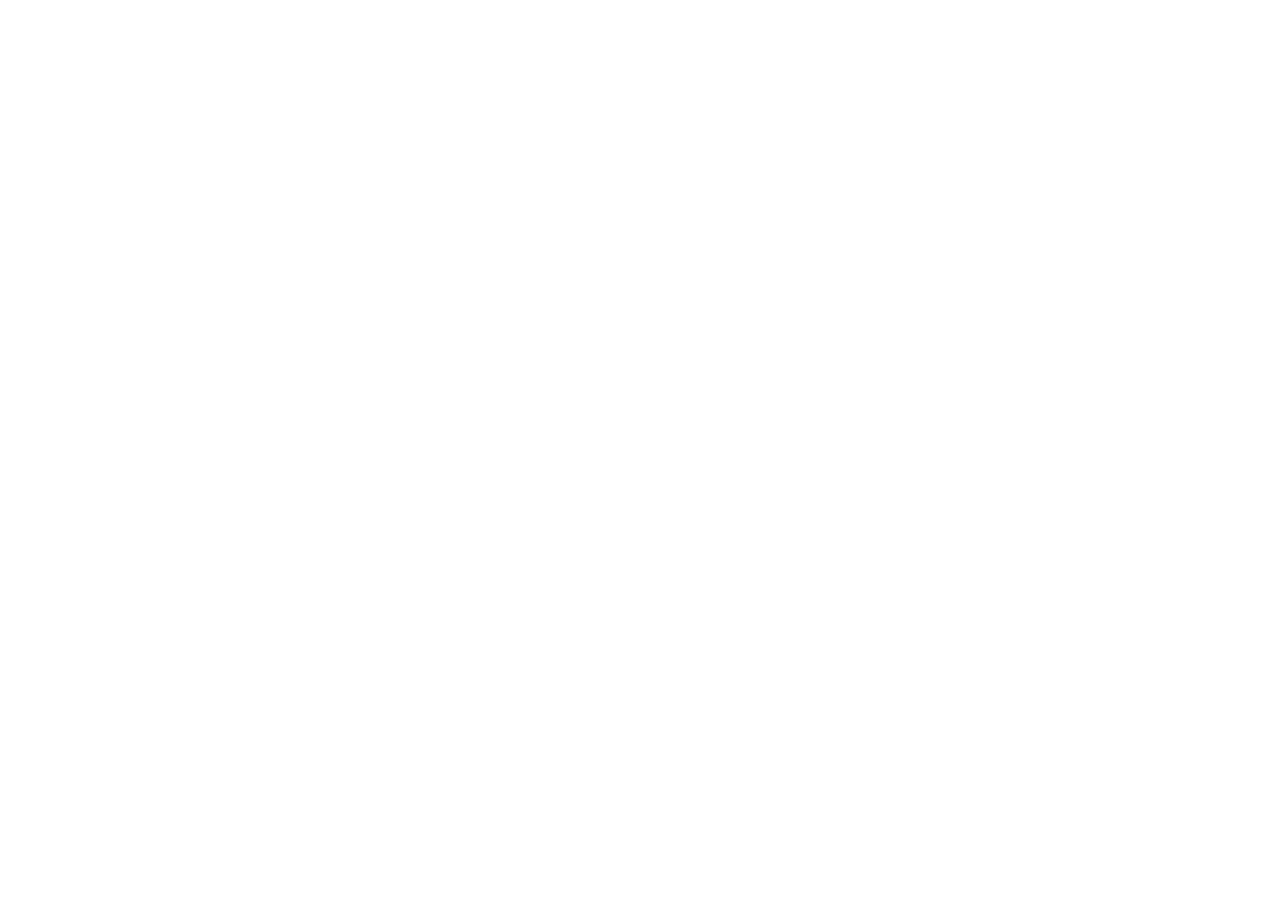
==== index.html @ b3ab6809 "first commit" ====
<!doctype html>
<html class="no-js" lang="">
    <head>
        <meta charset="utf-8">
        <meta http-equiv="x-ua-compatible" content="ie=edge">
        <title>Unplugged</title>
        <meta name="description" content="">
        <meta name="viewport" content="width=device-width, initial-scale=1">

        <link rel="manifest" href="site.webmanifest">
        <link rel="apple-touch-icon" href="icon.png">
        <!-- Place favicon.ico in the root directory -->

        <link rel="stylesheet" href="css/normalize.css">
        <link rel="stylesheet" href="css/style.css">
        <link rel="stylesheet" href="https://use.fontawesome.com/releases/v5.5.0/css/all.css" integrity="sha384-B4dIYHKNBt8Bc12p+WXckhzcICo0wtJAoU8YZTY5qE0Id1GSseTk6S+L3BlXeVIU" crossorigin="anonymous">
        <link href="https://fonts.googleapis.com/css?family=Open+Sans|Poppins:500&display=swap" rel="stylesheet">
    </head>
    <body>
        <!--[if lte IE 9]>
            <p class="browserupgrade">You are using an <strong>outdated</strong> browser. Please <a href="https://browsehappy.com/">upgrade your browser</a> to improve your experience and security.</p>
        <![endif]-->
        <header>

        </header>
        <main>

        </main>
        <footer>

        </footer>

        <!-- Add your site or application content here -->
        <script src="js/vendor/modernizr-3.5.0.min.js"></script>
        <script src="https://code.jquery.com/jquery-3.2.1.min.js" integrity="sha256-hwg4gsxgFZhOsEEamdOYGBf13FyQuiTwlAQgxVSNgt4=" crossorigin="anonymous"></script>
        <script>window.jQuery || document.write('<script src="js/vendor/jquery-3.2.1.min.js"><\/script>')</script>
        <script src="js/plugins.js"></script>
        <script src="js/main.js"></script>

        <!-- Google Analytics: change UA-XXXXX-Y to be your site's ID. -->
        <script>
            window.ga=function(){ga.q.push(arguments)};ga.q=[];ga.l=+new Date;
            ga('create','UA-XXXXX-Y','auto');ga('send','pageview')
        </script>
        <script src="https://www.google-analytics.com/analytics.js" async defer></script>
    </body>
</html>
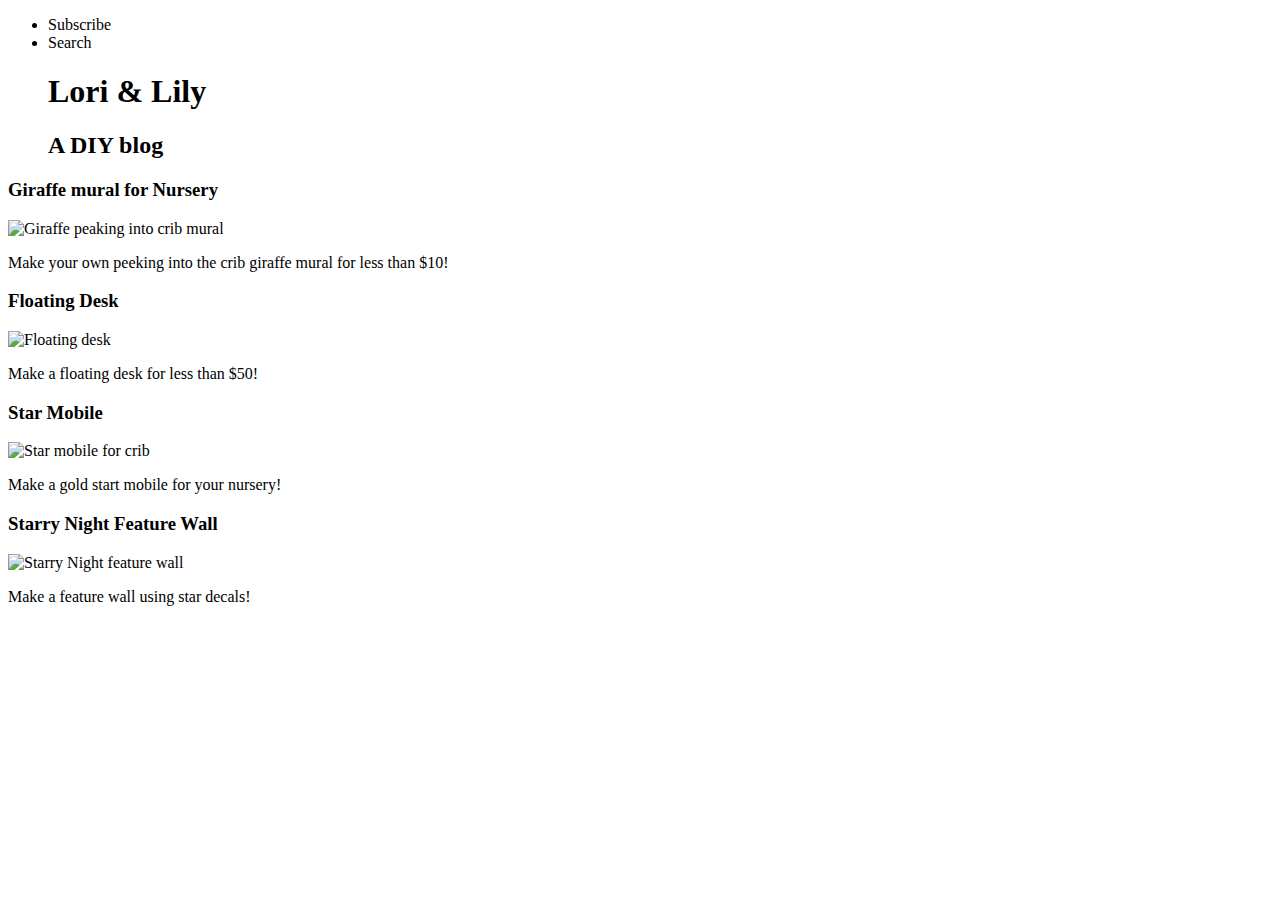
==== commit 8e771a59: "feat: Add html from main blog page" ====
--- a/index.html
+++ b/index.html
@@ -21,13 +21,50 @@
             <p class="browserupgrade">You are using an <strong>outdated</strong> browser. Please <a href="https://browsehappy.com/">upgrade your browser</a> to improve your experience and security.</p>
         <![endif]-->
         <header>
-
+          <ul>
+            <li>Subscribe</li>
+            <li>Search</li>
+            <h1>Lori & Lily</h1>
+            <h2>A DIY blog</h2>
+          </ul>
         </header>
         <main>
-
+          <section class="blog-posts">
+            <div>
+              <h3>Giraffe mural for Nursery</h3>
+              <img src="giraffe.jpg" alt="Giraffe peaking into crib mural">
+              <p>Make your own peeking into the crib giraffe mural for less than $10!</p>
+            </div>
+            <div>
+              <h3>Floating Desk</h3>
+              <img src="deskl.jpg" alt="Floating desk">
+              <p>Make a floating desk for less than $50!</p>
+            </div>
+            <div>
+              <h3>Star Mobile</h3>
+              <img src="star-wall.jpg" alt="Star mobile for crib">
+              <p>Make a gold start mobile for your nursery!</p>
+            </div>
+            <div>
+              <h3>Starry Night Feature Wall</h3>
+              <img src="star-mobile.jpg" alt="Starry Night feature wall">
+              <p>Make a feature wall using star decals!</p>
+            </div>
+          </section>
         </main>
         <footer>
-
+          <span class="fa-stack fa-lg">
+            <i class="fa fa-circle fa-stack-2x"></i>
+            <i class="fab fa-facebook-f fa-stack-1x"></i>
+          </span>
+          <span class="icon fa-stack fa-lg">
+            <i class="fas fa-circle fa-stack-2x"></i>
+            <i class="fab fa-twitter fa-stack-1x"></i>
+          </span>
+          <span class="fa-stack fa-lg">
+            <i class="fas fa-circle fa-stack-2x"></i>
+            <i class="fab fa-instagram fa-stack-1x"></i>
+          </span>
         </footer>
 
         <!-- Add your site or application content here -->
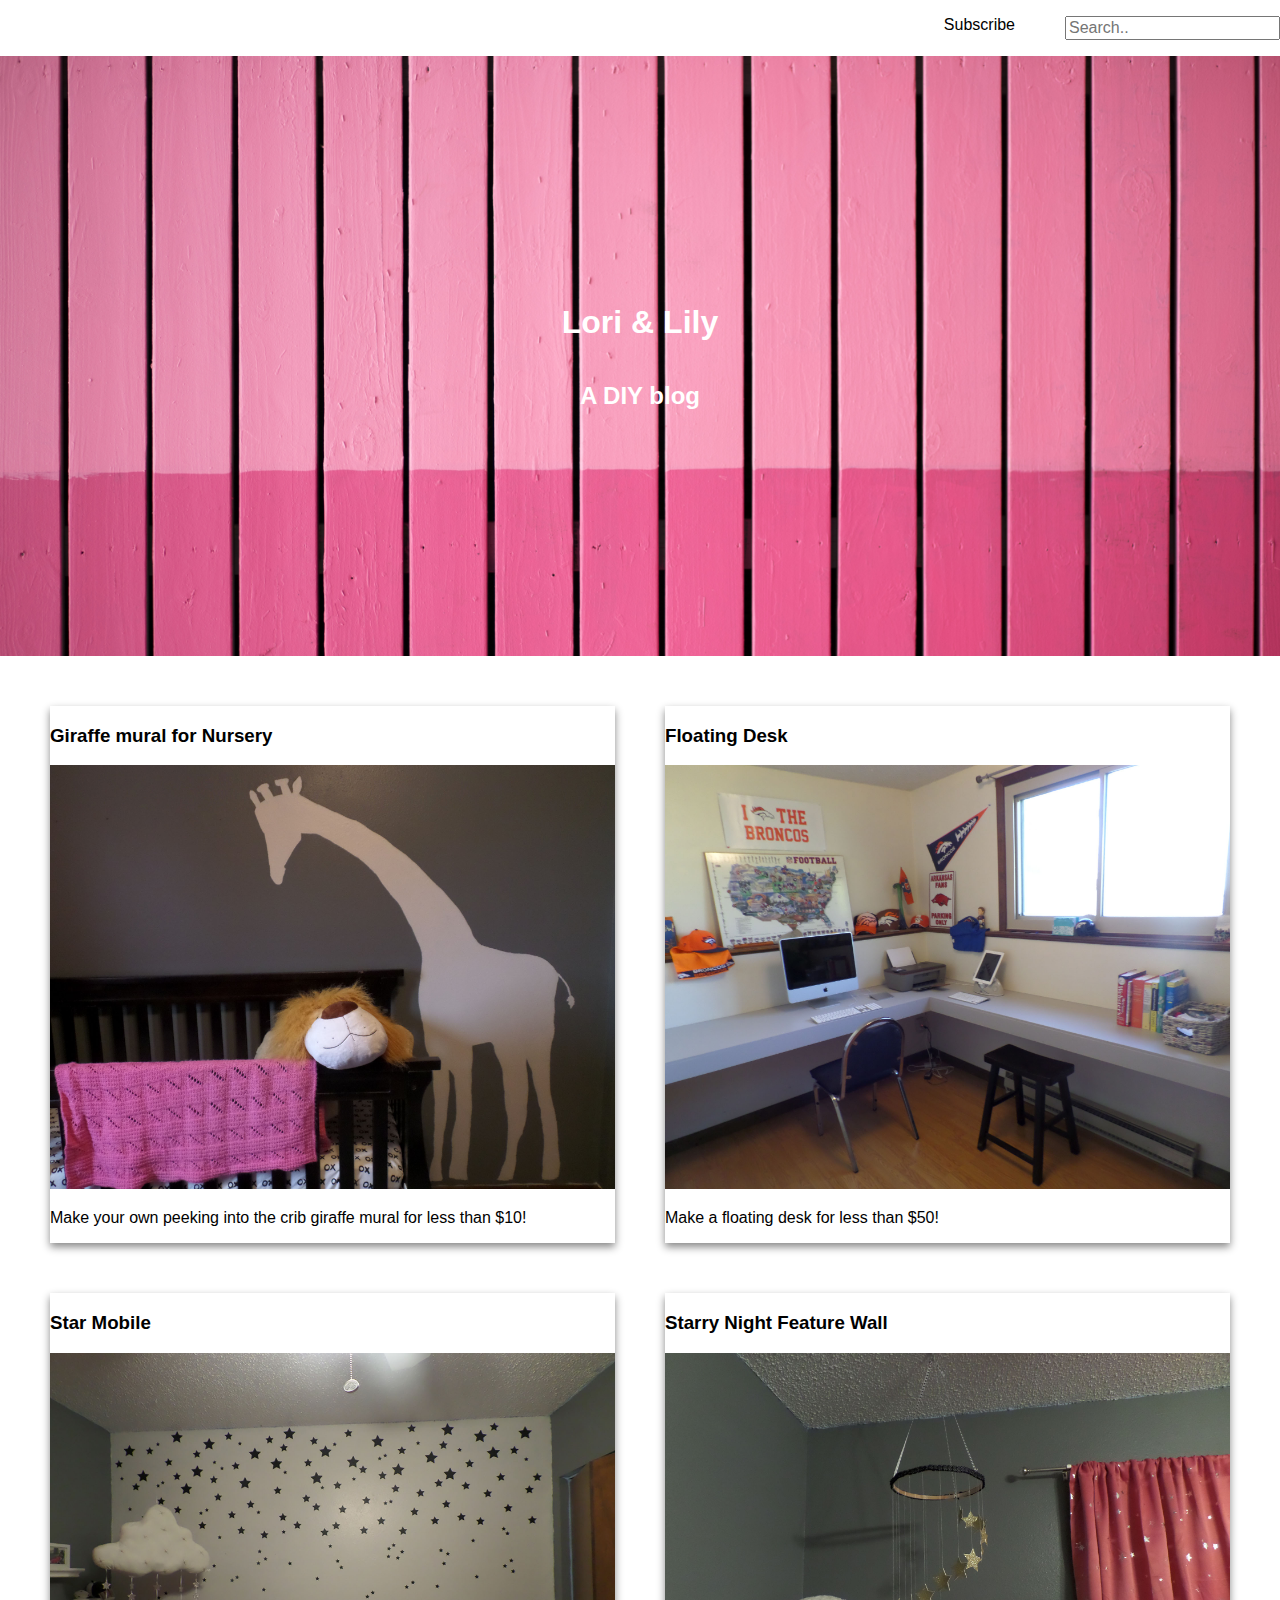
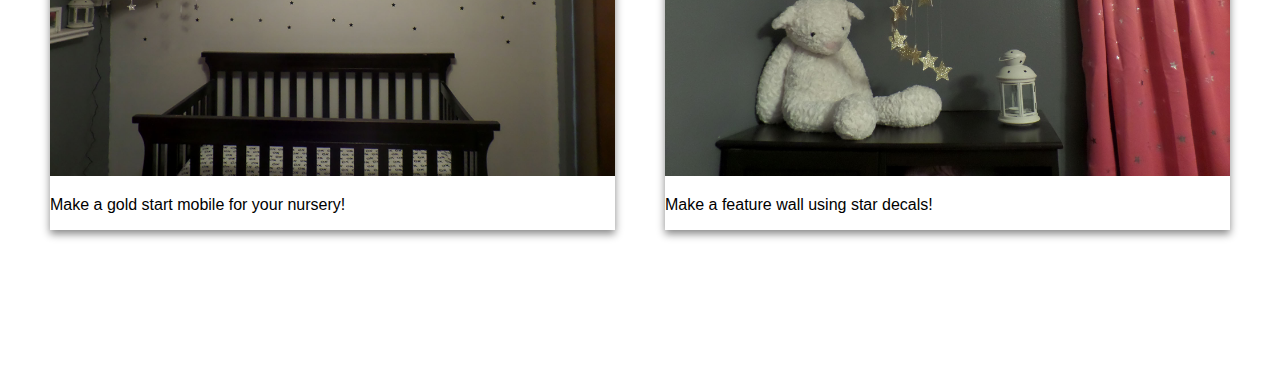
==== commit db271e83: "feat:style blog page cards, footer and add grid layout" ====
--- a/index.html
+++ b/index.html
@@ -3,56 +3,49 @@
     <head>
         <meta charset="utf-8">
         <meta http-equiv="x-ua-compatible" content="ie=edge">
-        <title>Unplugged</title>
+        <title>Lori and Lily</title>
         <meta name="description" content="">
         <meta name="viewport" content="width=device-width, initial-scale=1">
-
-        <link rel="manifest" href="site.webmanifest">
-        <link rel="apple-touch-icon" href="icon.png">
-        <!-- Place favicon.ico in the root directory -->
-
         <link rel="stylesheet" href="css/normalize.css">
         <link rel="stylesheet" href="css/style.css">
         <link rel="stylesheet" href="https://use.fontawesome.com/releases/v5.5.0/css/all.css" integrity="sha384-B4dIYHKNBt8Bc12p+WXckhzcICo0wtJAoU8YZTY5qE0Id1GSseTk6S+L3BlXeVIU" crossorigin="anonymous">
         <link href="https://fonts.googleapis.com/css?family=Open+Sans|Poppins:500&display=swap" rel="stylesheet">
     </head>
     <body>
-        <!--[if lte IE 9]>
-            <p class="browserupgrade">You are using an <strong>outdated</strong> browser. Please <a href="https://browsehappy.com/">upgrade your browser</a> to improve your experience and security.</p>
-        <![endif]-->
-        <header>
-          <ul>
+        <header class="header">
+          <ul class="navigation">
             <li>Subscribe</li>
-            <li>Search</li>
+            <input type="text" placeholder="Search..">
+            <i class="fas fa-search"></i>
+          </ul>
+          <section class="title">
             <h1>Lori & Lily</h1>
             <h2>A DIY blog</h2>
-          </ul>
+          </section>
         </header>
-        <main>
-          <section class="blog-posts">
-            <div>
+        <main class="main">
+            <div class="card">
               <h3>Giraffe mural for Nursery</h3>
-              <img src="giraffe.jpg" alt="Giraffe peaking into crib mural">
+              <img src="img/giraffe.jpg" alt="Giraffe peaking into crib mural">
               <p>Make your own peeking into the crib giraffe mural for less than $10!</p>
             </div>
-            <div>
+            <div class="card">
               <h3>Floating Desk</h3>
-              <img src="deskl.jpg" alt="Floating desk">
+              <img src="img/desk.jpg" alt="Floating desk">
               <p>Make a floating desk for less than $50!</p>
             </div>
-            <div>
+            <div class="card">
               <h3>Star Mobile</h3>
-              <img src="star-wall.jpg" alt="Star mobile for crib">
+              <img src="img/star-wall.jpg" alt="Star mobile for crib">
               <p>Make a gold start mobile for your nursery!</p>
             </div>
-            <div>
+            <div class="card">
               <h3>Starry Night Feature Wall</h3>
-              <img src="star-mobile.jpg" alt="Starry Night feature wall">
+              <img src="img/star-mobile.jpg" alt="Starry Night feature wall">
               <p>Make a feature wall using star decals!</p>
             </div>
-          </section>
         </main>
-        <footer>
+        <footer class="footer">
           <span class="fa-stack fa-lg">
             <i class="fa fa-circle fa-stack-2x"></i>
             <i class="fab fa-facebook-f fa-stack-1x"></i>
@@ -66,19 +59,5 @@
             <i class="fab fa-instagram fa-stack-1x"></i>
           </span>
         </footer>
-
-        <!-- Add your site or application content here -->
-        <script src="js/vendor/modernizr-3.5.0.min.js"></script>
-        <script src="https://code.jquery.com/jquery-3.2.1.min.js" integrity="sha256-hwg4gsxgFZhOsEEamdOYGBf13FyQuiTwlAQgxVSNgt4=" crossorigin="anonymous"></script>
-        <script>window.jQuery || document.write('<script src="js/vendor/jquery-3.2.1.min.js"><\/script>')</script>
-        <script src="js/plugins.js"></script>
-        <script src="js/main.js"></script>
-
-        <!-- Google Analytics: change UA-XXXXX-Y to be your site's ID. -->
-        <script>
-            window.ga=function(){ga.q.push(arguments)};ga.q=[];ga.l=+new Date;
-            ga('create','UA-XXXXX-Y','auto');ga('send','pageview')
-        </script>
-        <script src="https://www.google-analytics.com/analytics.js" async defer></script>
     </body>
 </html>
--- a/css/style.css
+++ b/css/style.css
@@ -0,0 +1,45 @@
+@import "blog-cards.css";
+
+/*navigation bar*/
+.navigation {
+  list-style: none;
+  display: flex;
+  justify-content: flex-end;
+}
+
+.navigation li {
+  padding-right: 50px;
+}
+
+/*title box*/
+.title {
+  display: flex;
+  align-items: center;
+  justify-content: center;
+  flex-direction: column;
+  background-image: url(../img/background.jpg);
+  color: white;
+  height: 600px;
+  background-size: cover;
+  padding-top: 0;
+}
+
+/*blog post cards*/
+.main {
+  display: grid;
+  grid-template-columns: 1fr 1fr;
+  padding: 50px;
+  grid-gap: 50px;
+}
+
+/*footer*/
+.fa-circle {
+  color: #e46594;
+}
+
+.footer {
+  height: 100px;
+  display: flex;
+  justify-content: center;
+  align-items: center;
+}
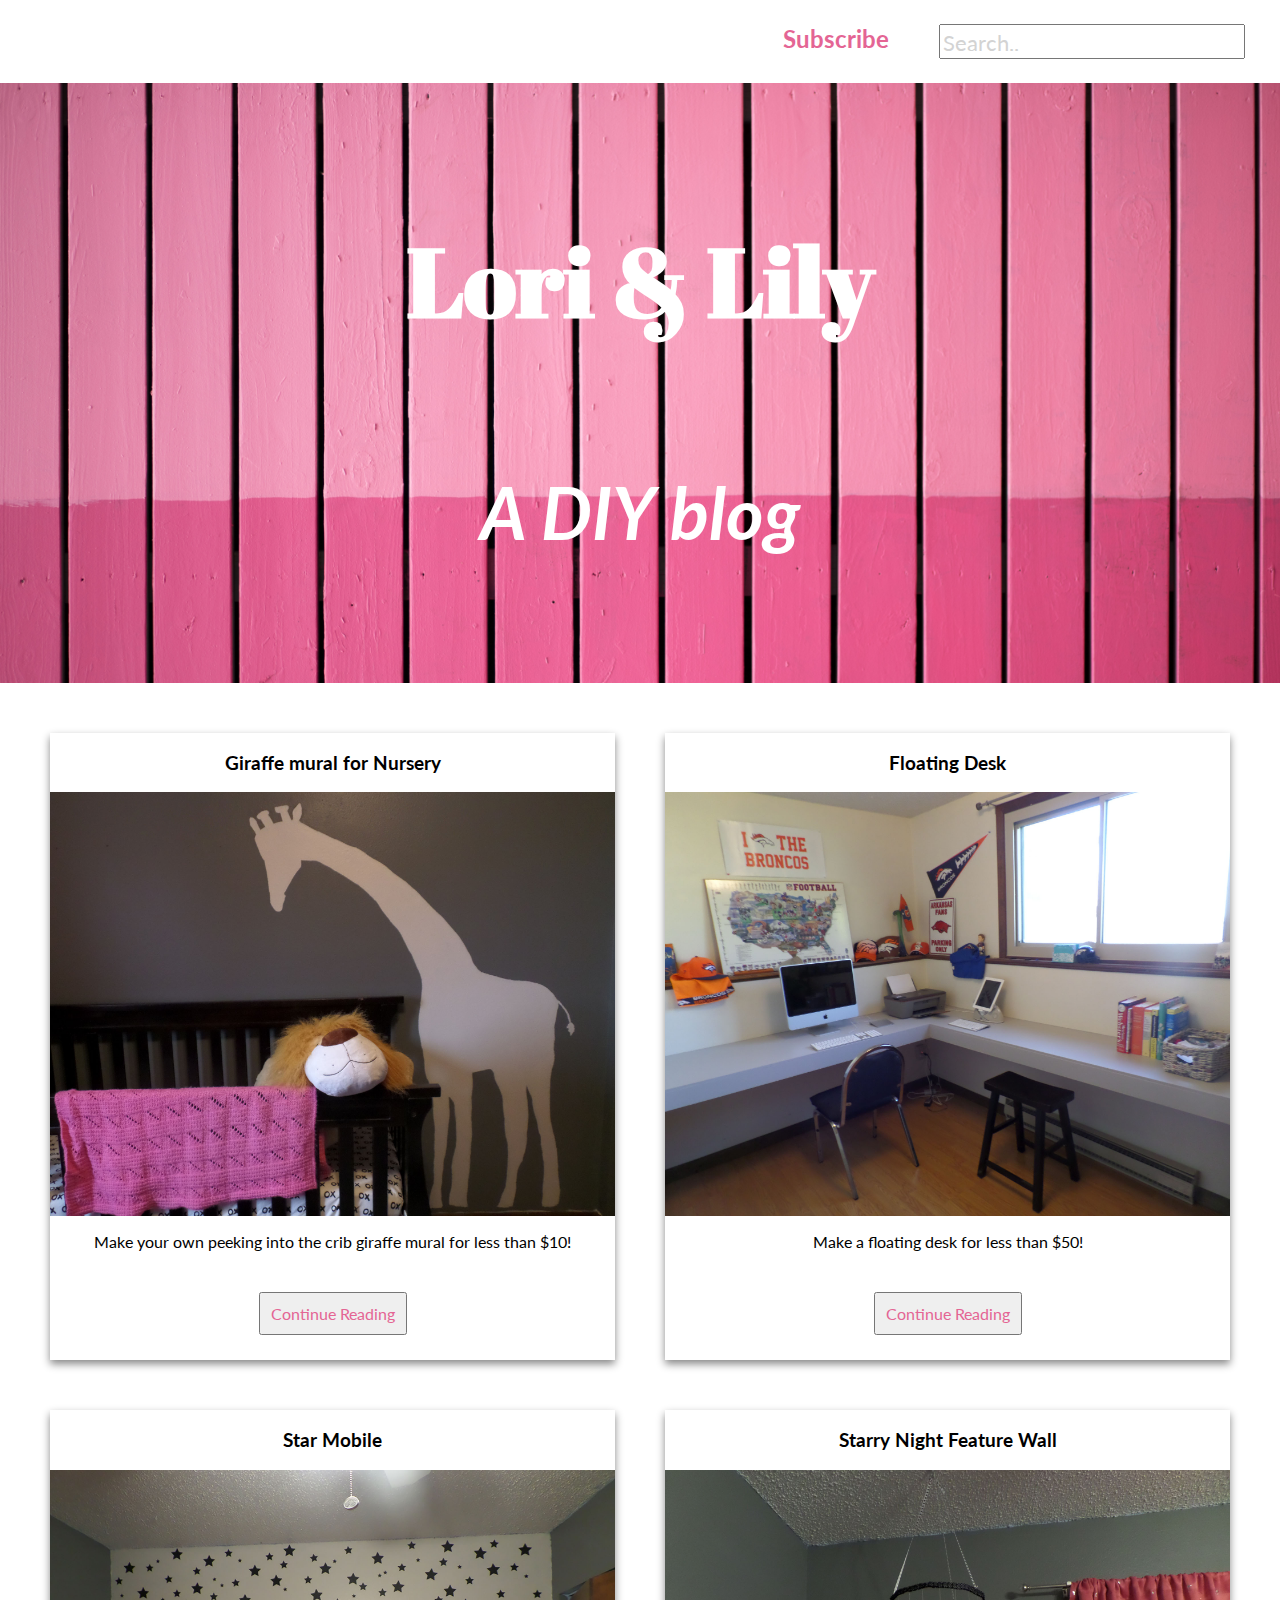
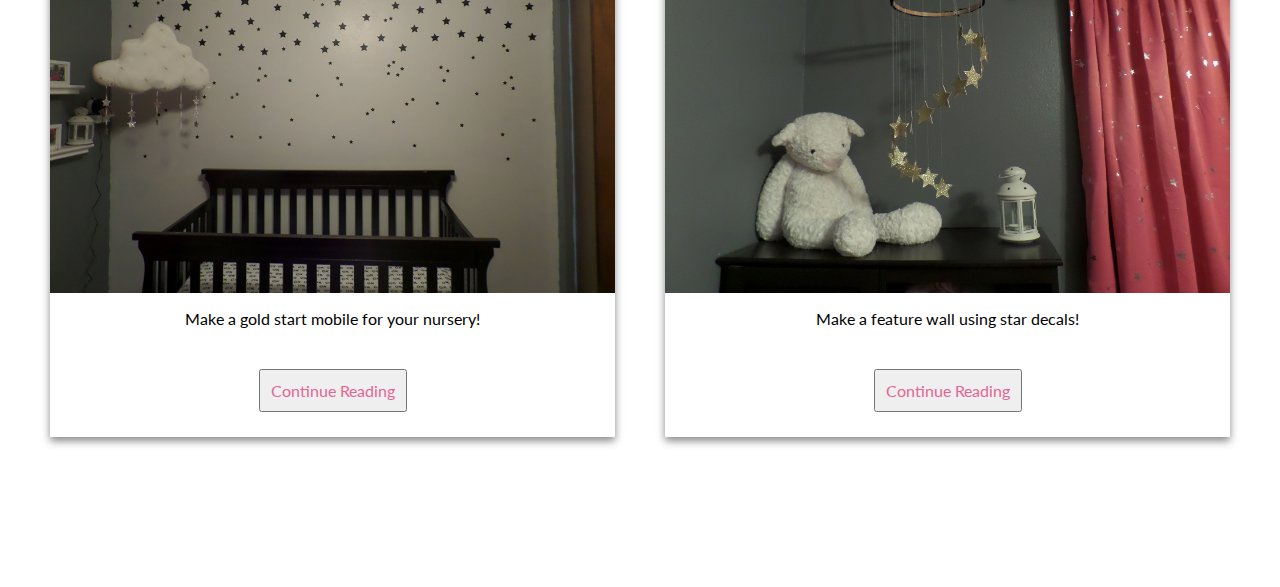
==== commit fa388b50: "feat:add css style for blog cards and main add font styling" ====
--- a/index.html
+++ b/index.html
@@ -9,18 +9,19 @@
         <link rel="stylesheet" href="css/normalize.css">
         <link rel="stylesheet" href="css/style.css">
         <link rel="stylesheet" href="https://use.fontawesome.com/releases/v5.5.0/css/all.css" integrity="sha384-B4dIYHKNBt8Bc12p+WXckhzcICo0wtJAoU8YZTY5qE0Id1GSseTk6S+L3BlXeVIU" crossorigin="anonymous">
-        <link href="https://fonts.googleapis.com/css?family=Open+Sans|Poppins:500&display=swap" rel="stylesheet">
+        <link href="https://fonts.googleapis.com/css2?family=Abril+Fatface&family=Lato:ital,wght@0,400;0,700;1,400&display=swap" rel="stylesheet">
+        <link href="https://fonts.googleapis.com/css2?family=Lato:ital,wght@1,700&display=swap" rel="stylesheet">
     </head>
     <body>
         <header class="header">
           <ul class="navigation">
             <li>Subscribe</li>
-            <input type="text" placeholder="Search..">
+            <input class="searchbar" type="text" placeholder="Search..">
             <i class="fas fa-search"></i>
           </ul>
           <section class="title">
             <h1>Lori & Lily</h1>
-            <h2>A DIY blog</h2>
+            <h2 class="subtitle">A DIY blog</h2>
           </section>
         </header>
         <main class="main">
@@ -28,21 +29,25 @@
               <h3>Giraffe mural for Nursery</h3>
               <img src="img/giraffe.jpg" alt="Giraffe peaking into crib mural">
               <p>Make your own peeking into the crib giraffe mural for less than $10!</p>
+              <a href="giraffe-post.html"><button class="button">Continue Reading</button></a>
             </div>
             <div class="card">
               <h3>Floating Desk</h3>
               <img src="img/desk.jpg" alt="Floating desk">
               <p>Make a floating desk for less than $50!</p>
+              <button class="button">Continue Reading</button>
             </div>
             <div class="card">
               <h3>Star Mobile</h3>
               <img src="img/star-wall.jpg" alt="Star mobile for crib">
               <p>Make a gold start mobile for your nursery!</p>
+              <button class="button">Continue Reading</button>
             </div>
             <div class="card">
               <h3>Starry Night Feature Wall</h3>
               <img src="img/star-mobile.jpg" alt="Starry Night feature wall">
               <p>Make a feature wall using star decals!</p>
+              <button class="button">Continue Reading</button>
             </div>
         </main>
         <footer class="footer">
--- a/css/style.css
+++ b/css/style.css
@@ -1,14 +1,30 @@
 @import "blog-cards.css";
+@import "button.css";
 
 /*navigation bar*/
 .navigation {
   list-style: none;
   display: flex;
   justify-content: flex-end;
+  font-family: 'Lato', sans-serif;
+  font-size: 1.5em;
+  color: #e46594;
+  padding-right: 25px;
+  font-weight: bold;
 }
 
 .navigation li {
   padding-right: 50px;
+}
+
+.searchbar {
+  margin-right: 10px;
+  font-weight: normal;
+}
+
+::placeholder {
+  color: #d3d3d3;
+  font-size: .9em;
 }
 
 /*title box*/
@@ -21,7 +37,14 @@
   color: white;
   height: 600px;
   background-size: cover;
-  padding-top: 0;
+  font-family: 'Abril Fatface', cursive;
+  font-size: 3em;
+}
+
+.subtitle {
+  font-family: 'Lato', sans-serif;
+  font-weight: bold;
+  font-style: italic;
 }
 
 /*blog post cards*/
@@ -30,6 +53,7 @@
   grid-template-columns: 1fr 1fr;
   padding: 50px;
   grid-gap: 50px;
+  font-family: 'Lato', sans-serif;
 }
 
 /*footer*/
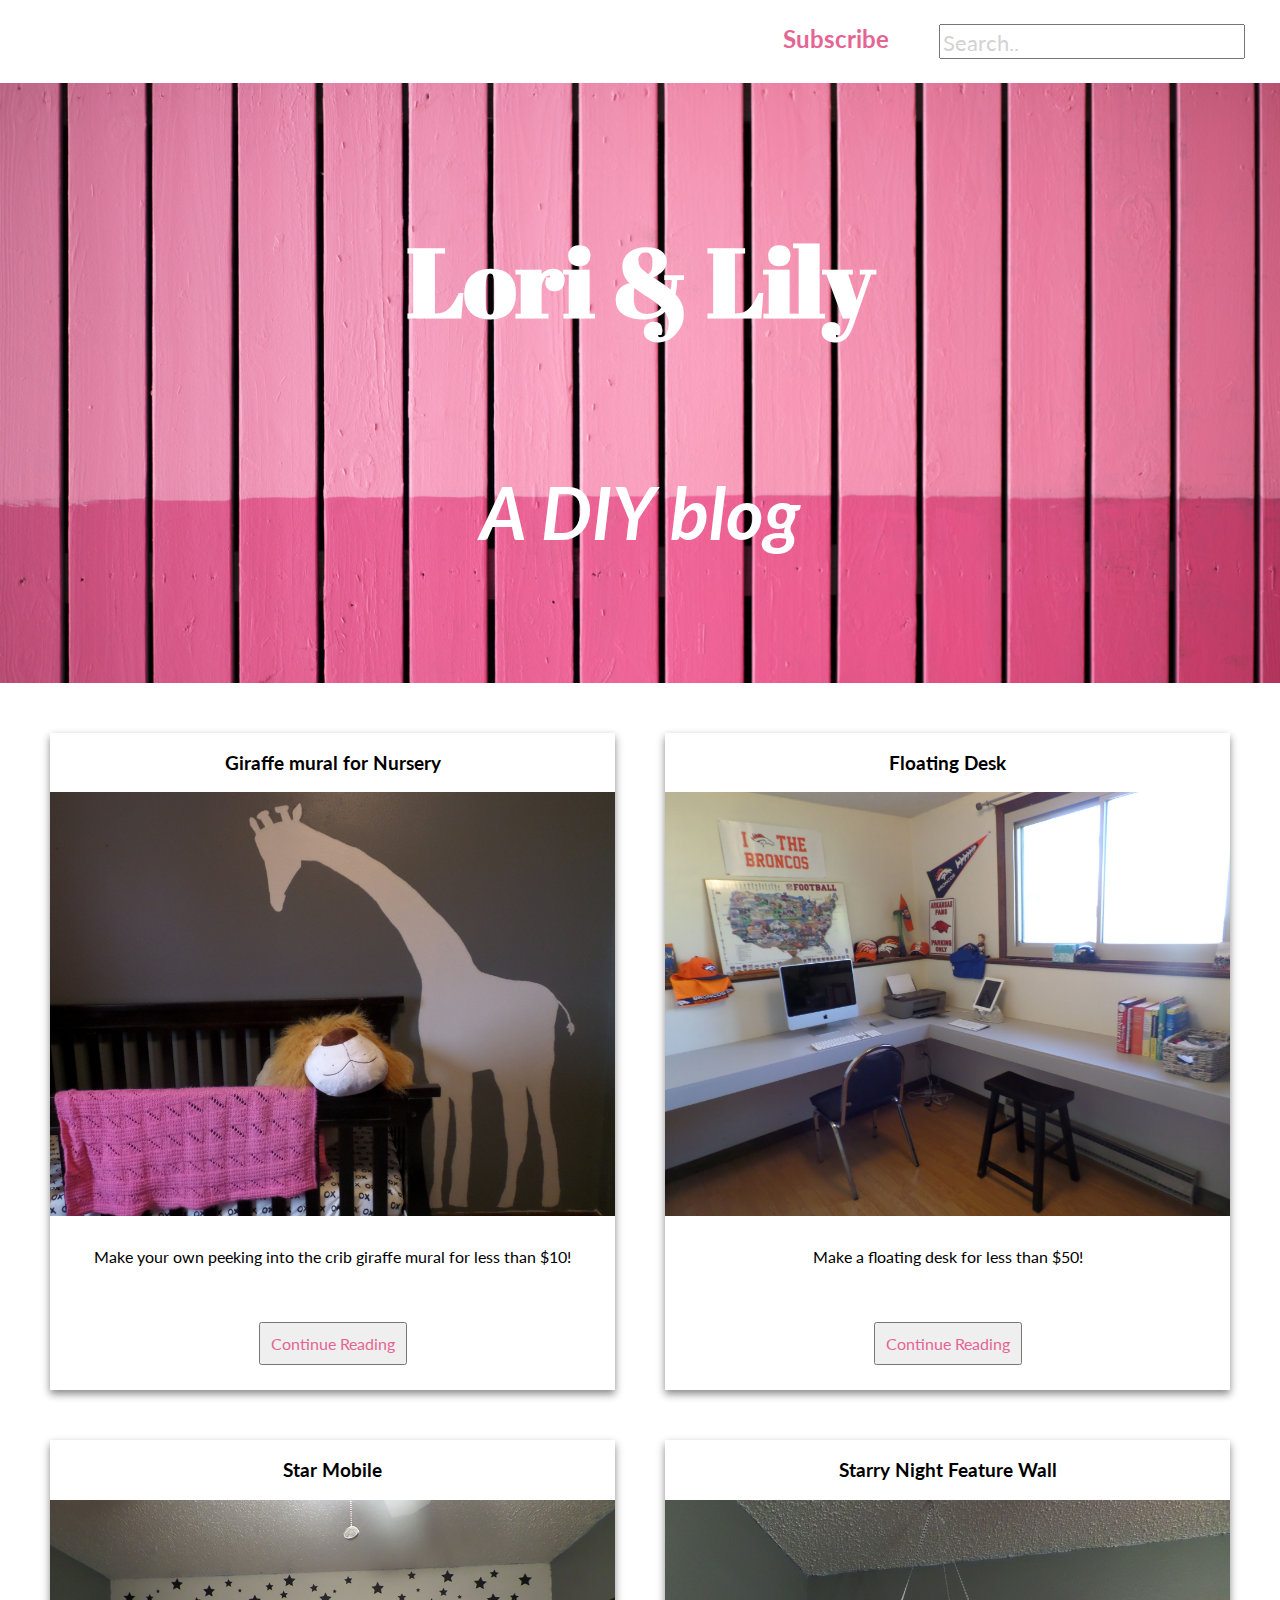
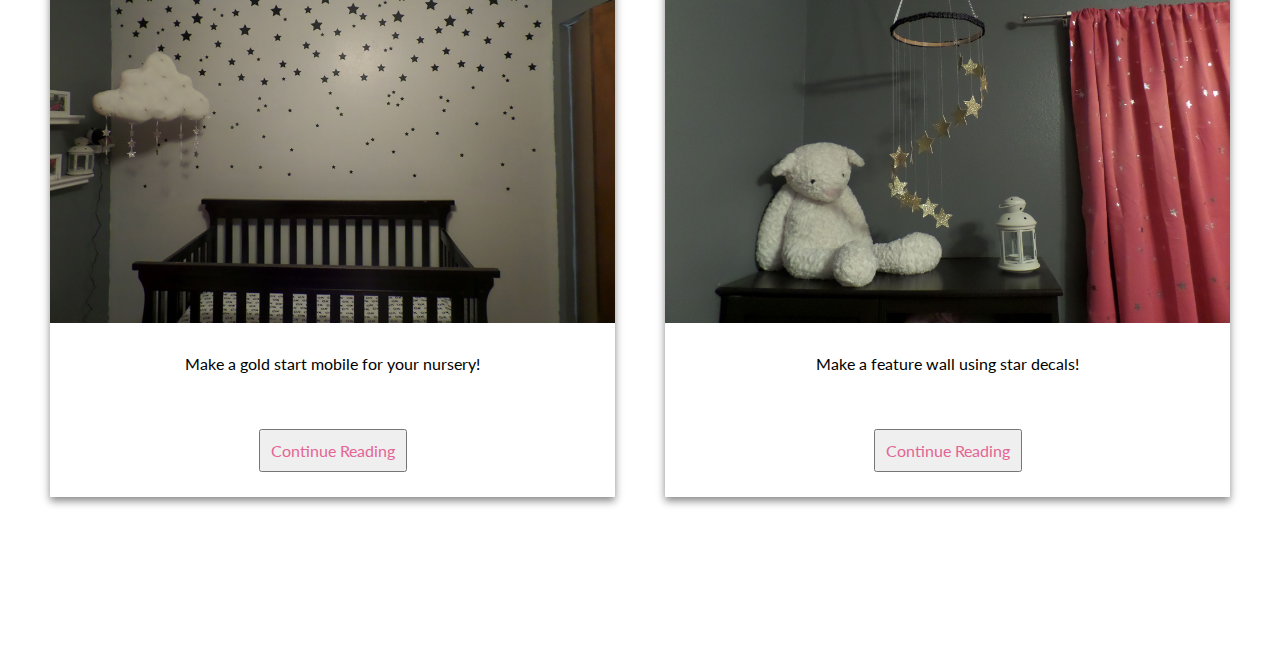
==== commit 3239bca7: "feat:add media queries for responsive design for font size and llayout" ====
--- a/index.html
+++ b/index.html
@@ -12,7 +12,7 @@
         <link href="https://fonts.googleapis.com/css2?family=Abril+Fatface&family=Lato:ital,wght@0,400;0,700;1,400&display=swap" rel="stylesheet">
         <link href="https://fonts.googleapis.com/css2?family=Lato:ital,wght@1,700&display=swap" rel="stylesheet">
     </head>
-    <body>
+    <body class="body">
         <header class="header">
           <ul class="navigation">
             <li>Subscribe</li>
@@ -28,26 +28,26 @@
             <div class="card">
               <h3>Giraffe mural for Nursery</h3>
               <img src="img/giraffe.jpg" alt="Giraffe peaking into crib mural">
-              <p>Make your own peeking into the crib giraffe mural for less than $10!</p>
-              <a href="giraffe-post.html"><button class="button">Continue Reading</button></a>
+              <p class="post-description">Make your own peeking into the crib giraffe mural for less than $10!</p>
+              <a href="giraffe-post/index.html"><button class="button">Continue Reading</button></a>
             </div>
             <div class="card">
               <h3>Floating Desk</h3>
               <img src="img/desk.jpg" alt="Floating desk">
-              <p>Make a floating desk for less than $50!</p>
-              <button class="button">Continue Reading</button>
+              <p class="post-description">Make a floating desk for less than $50!</p>
+              <a href="desk-post/index.html"><button class="button">Continue Reading</button></a>
             </div>
             <div class="card">
               <h3>Star Mobile</h3>
               <img src="img/star-wall.jpg" alt="Star mobile for crib">
-              <p>Make a gold start mobile for your nursery!</p>
-              <button class="button">Continue Reading</button>
+              <p class="post-description">Make a gold start mobile for your nursery!</p>
+              <a href="mobile-post/index.html"><button class="button">Continue Reading</button></a>
             </div>
             <div class="card">
               <h3>Starry Night Feature Wall</h3>
               <img src="img/star-mobile.jpg" alt="Starry Night feature wall">
-              <p>Make a feature wall using star decals!</p>
-              <button class="button">Continue Reading</button>
+              <p class="post-description">Make a feature wall using star decals!</p>
+              <a href="wall-post/index.html"><button class="button">Continue Reading</button></a>
             </div>
         </main>
         <footer class="footer">
--- a/css/style.css
+++ b/css/style.css
@@ -2,6 +2,10 @@
 @import "button.css";
 
 /*navigation bar*/
+.body {
+  font-size: 12px;
+}
+
 .navigation {
   list-style: none;
   display: flex;
@@ -50,10 +54,14 @@
 /*blog post cards*/
 .main {
   display: grid;
-  grid-template-columns: 1fr 1fr;
+  grid-template-columns: 1fr;
   padding: 50px;
   grid-gap: 50px;
   font-family: 'Lato', sans-serif;
+}
+
+.post-description {
+  padding: 15px;
 }
 
 /*footer*/
@@ -67,3 +75,14 @@
   justify-content: center;
   align-items: center;
 }
+
+/*Media queries*/
+@media only screen and (min-width: 600px) {
+  .body {
+    font-size: 16px;
+  }
+
+  .main {
+    grid-template-columns: 1fr 1fr;
+  }
+}
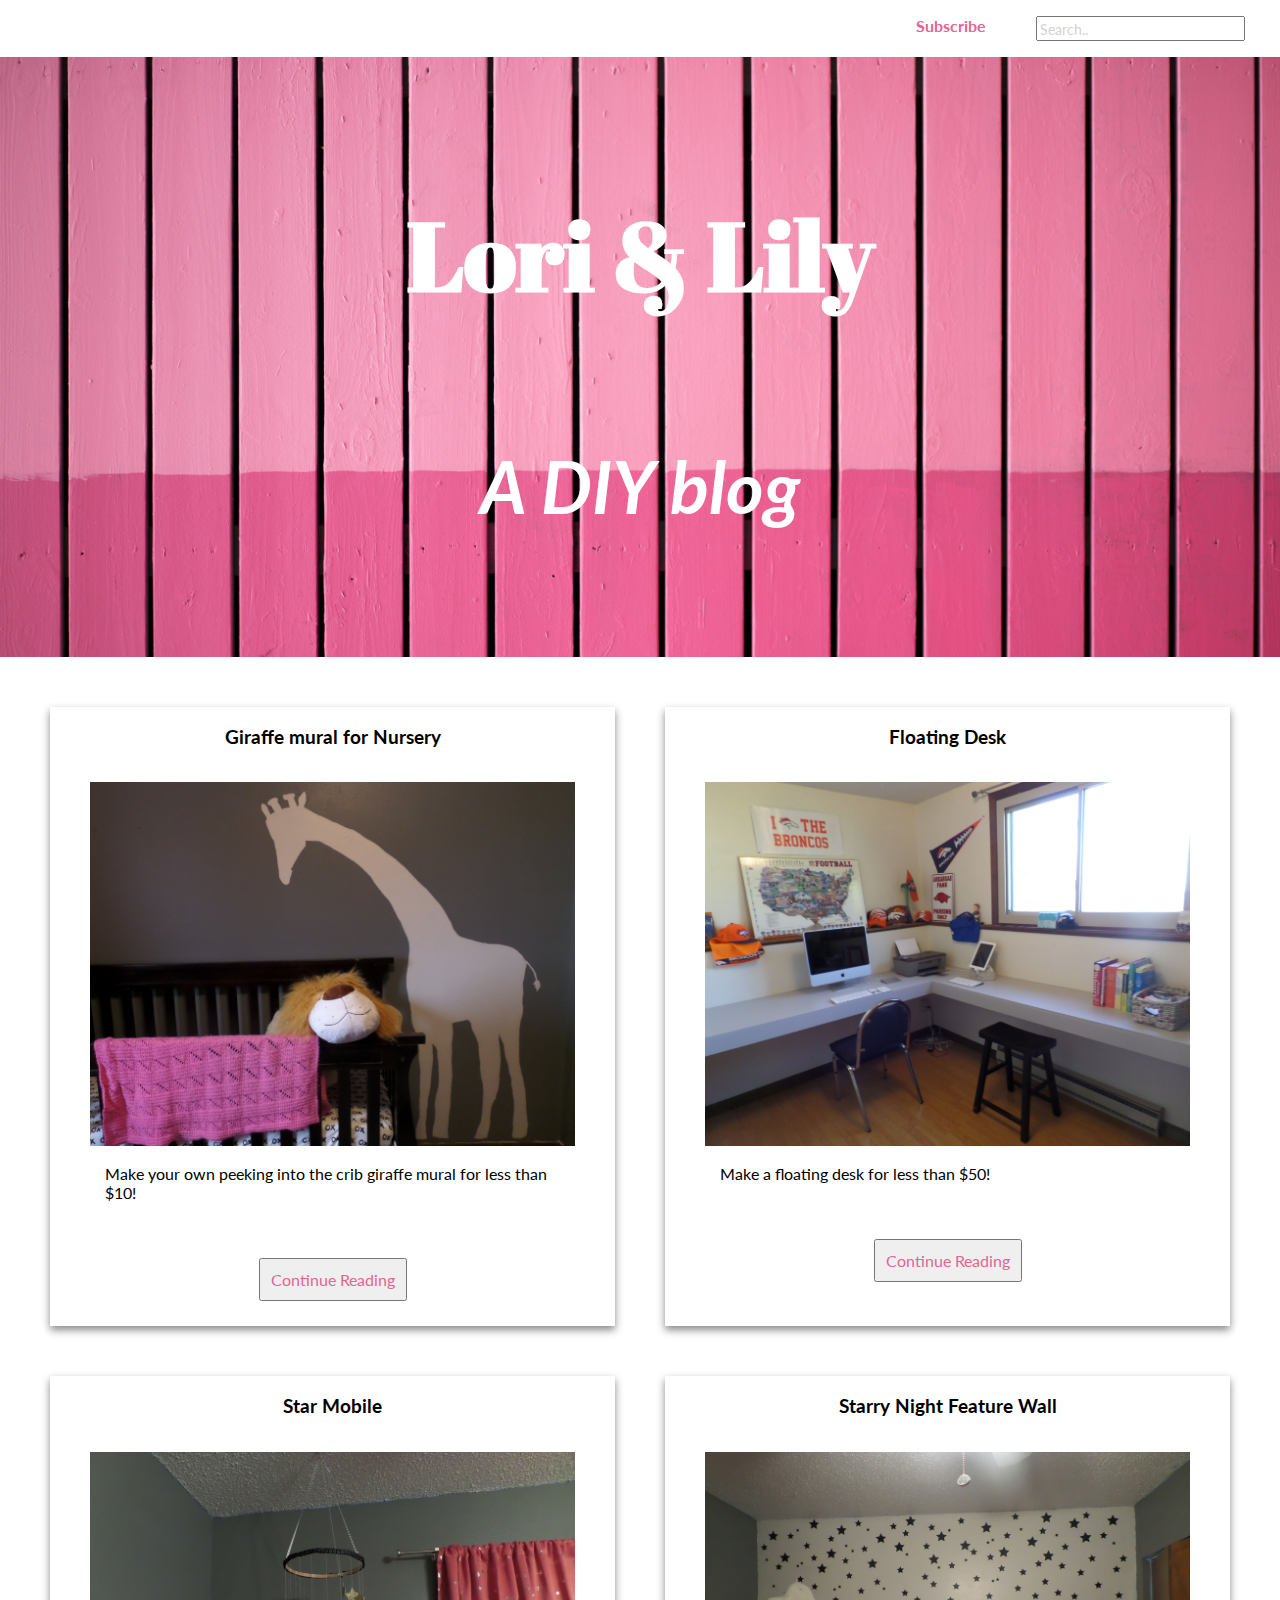
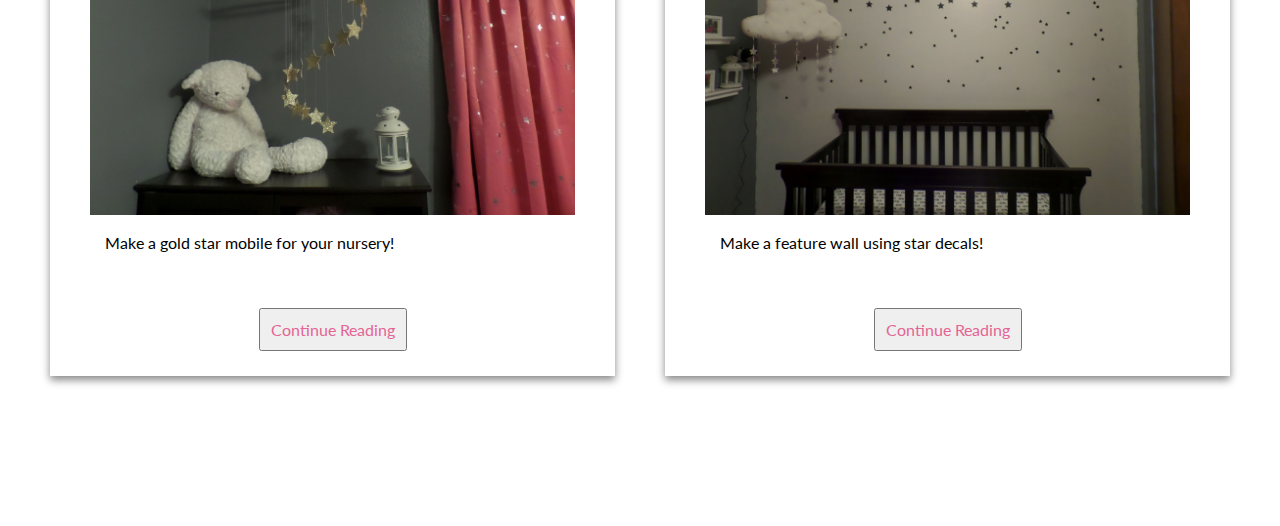
==== commit ac91f53b: "add figure and figure caption" ====
--- a/index.html
+++ b/index.html
@@ -27,26 +27,34 @@
         <main class="main">
             <div class="card">
               <h3>Giraffe mural for Nursery</h3>
-              <img src="img/giraffe.jpg" alt="Giraffe peaking into crib mural">
-              <p class="post-description">Make your own peeking into the crib giraffe mural for less than $10!</p>
+              <figure>
+                <img src="img/giraffe.jpg" alt="Giraffe peaking into crib mural">
+                <figcaption class="post-description">Make your own peeking into the crib giraffe mural for less than $10!</figcaption>
+              </figure>
               <a href="giraffe-post/index.html"><button class="button">Continue Reading</button></a>
             </div>
             <div class="card">
               <h3>Floating Desk</h3>
-              <img src="img/desk.jpg" alt="Floating desk">
-              <p class="post-description">Make a floating desk for less than $50!</p>
+              <figure>
+                <img src="img/desk.jpg" alt="Floating desk">
+                <figcaption class="post-description">Make a floating desk for less than $50!</figcaption>
+              </figure>
               <a href="desk-post/index.html"><button class="button">Continue Reading</button></a>
             </div>
             <div class="card">
               <h3>Star Mobile</h3>
-              <img src="img/star-wall.jpg" alt="Star mobile for crib">
-              <p class="post-description">Make a gold start mobile for your nursery!</p>
+              <figure>
+                <img src="img/star-mobile.jpg" alt="Star mobile for crib">
+                <figcaption class="post-description">Make a gold star mobile for your nursery!</figcaption>
+              </figure>
               <a href="mobile-post/index.html"><button class="button">Continue Reading</button></a>
             </div>
             <div class="card">
               <h3>Starry Night Feature Wall</h3>
-              <img src="img/star-mobile.jpg" alt="Starry Night feature wall">
-              <p class="post-description">Make a feature wall using star decals!</p>
+              <figure>
+                <img src="img/star-wall.jpg" alt="Starry Night feature wall">
+                <figcaption class="post-description">Make a feature wall using star decals!</figcaption>
+              </figure>
               <a href="wall-post/index.html"><button class="button">Continue Reading</button></a>
             </div>
         </main>
--- a/css/style.css
+++ b/css/style.css
@@ -1,7 +1,10 @@
 @import "blog-cards.css";
 @import "button.css";
+@import "blog-post.css";
+
 
 /*navigation bar*/
+
 .body {
   font-size: 12px;
 }
@@ -11,7 +14,7 @@
   display: flex;
   justify-content: flex-end;
   font-family: 'Lato', sans-serif;
-  font-size: 1.5em;
+  font-size: 1em;
   color: #e46594;
   padding-right: 25px;
   font-weight: bold;
@@ -76,6 +79,7 @@
   align-items: center;
 }
 
+
 /*Media queries*/
 @media only screen and (min-width: 600px) {
   .body {
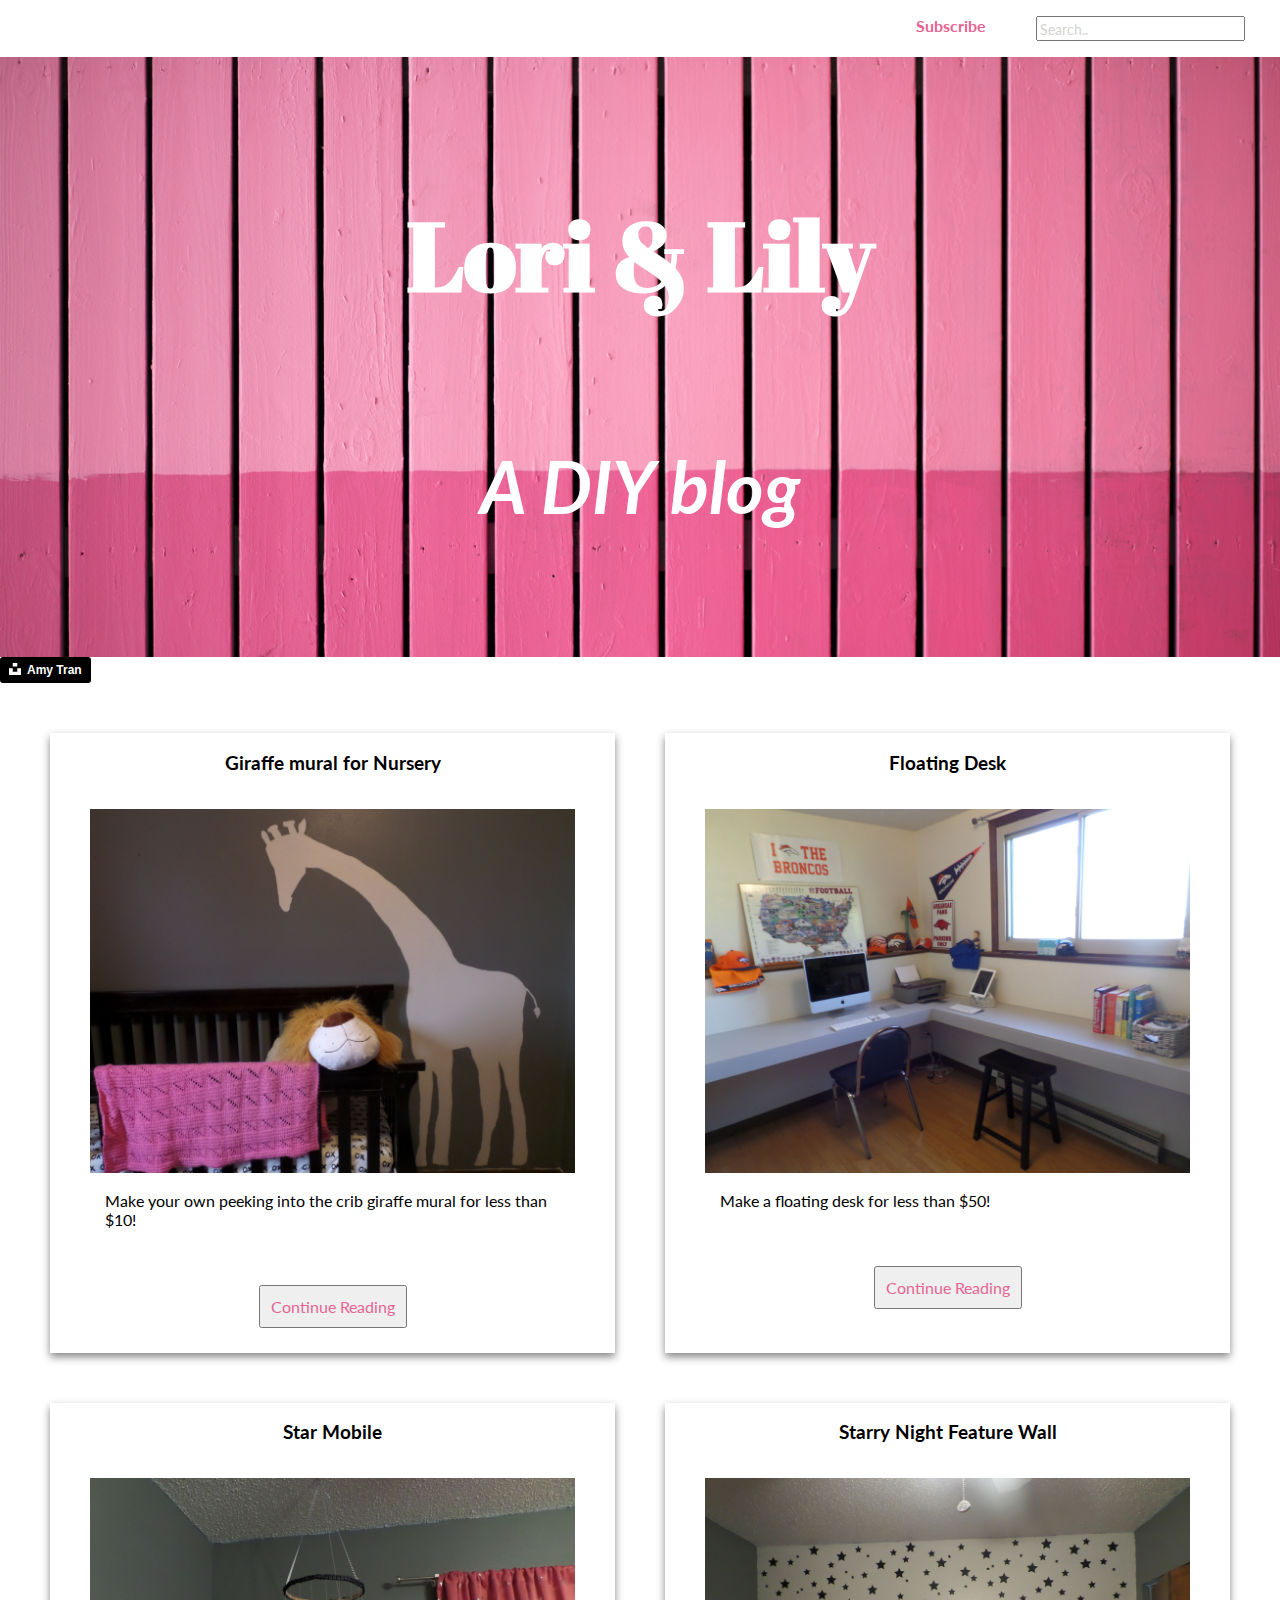
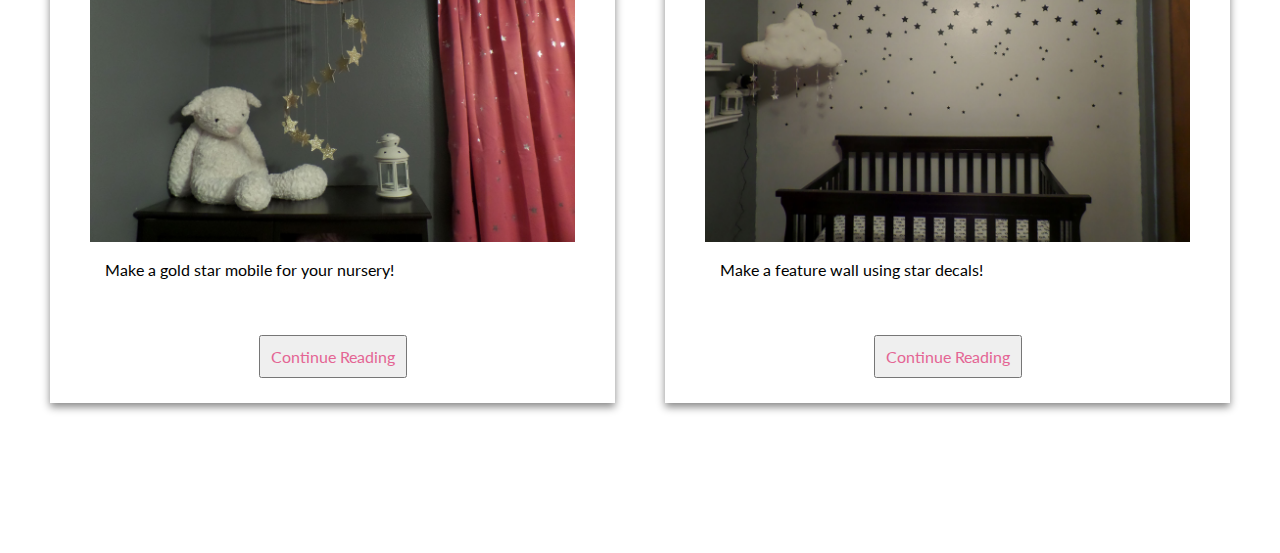
==== commit d1e4298a: "add attribute from unsplash for header pic and replace profile picture" ====
--- a/index.html
+++ b/index.html
@@ -23,6 +23,7 @@
             <h1>Lori & Lily</h1>
             <h2 class="subtitle">A DIY blog</h2>
           </section>
+          <a style="background-color:black;color:white;text-decoration:none;padding:4px 6px;font-family:-apple-system, BlinkMacSystemFont, &quot;San Francisco&quot;, &quot;Helvetica Neue&quot;, Helvetica, Ubuntu, Roboto, Noto, &quot;Segoe UI&quot;, Arial, sans-serif;font-size:12px;font-weight:bold;line-height:1.2;display:inline-block;border-radius:3px" href="https://unsplash.com/@avcreations?utm_medium=referral&amp;utm_campaign=photographer-credit&amp;utm_content=creditBadge" target="_blank" rel="noopener noreferrer" title="Download free do whatever you want high-resolution photos from Amy Tran"><span style="display:inline-block;padding:2px 3px"><svg xmlns="http://www.w3.org/2000/svg" style="height:12px;width:auto;position:relative;vertical-align:middle;top:-2px;fill:white" viewBox="0 0 32 32"><title>unsplash-logo</title><path d="M10 9V0h12v9H10zm12 5h10v18H0V14h10v9h12v-9z"></path></svg></span><span style="display:inline-block;padding:2px 3px">Amy Tran</span></a>
         </header>
         <main class="main">
             <div class="card">
